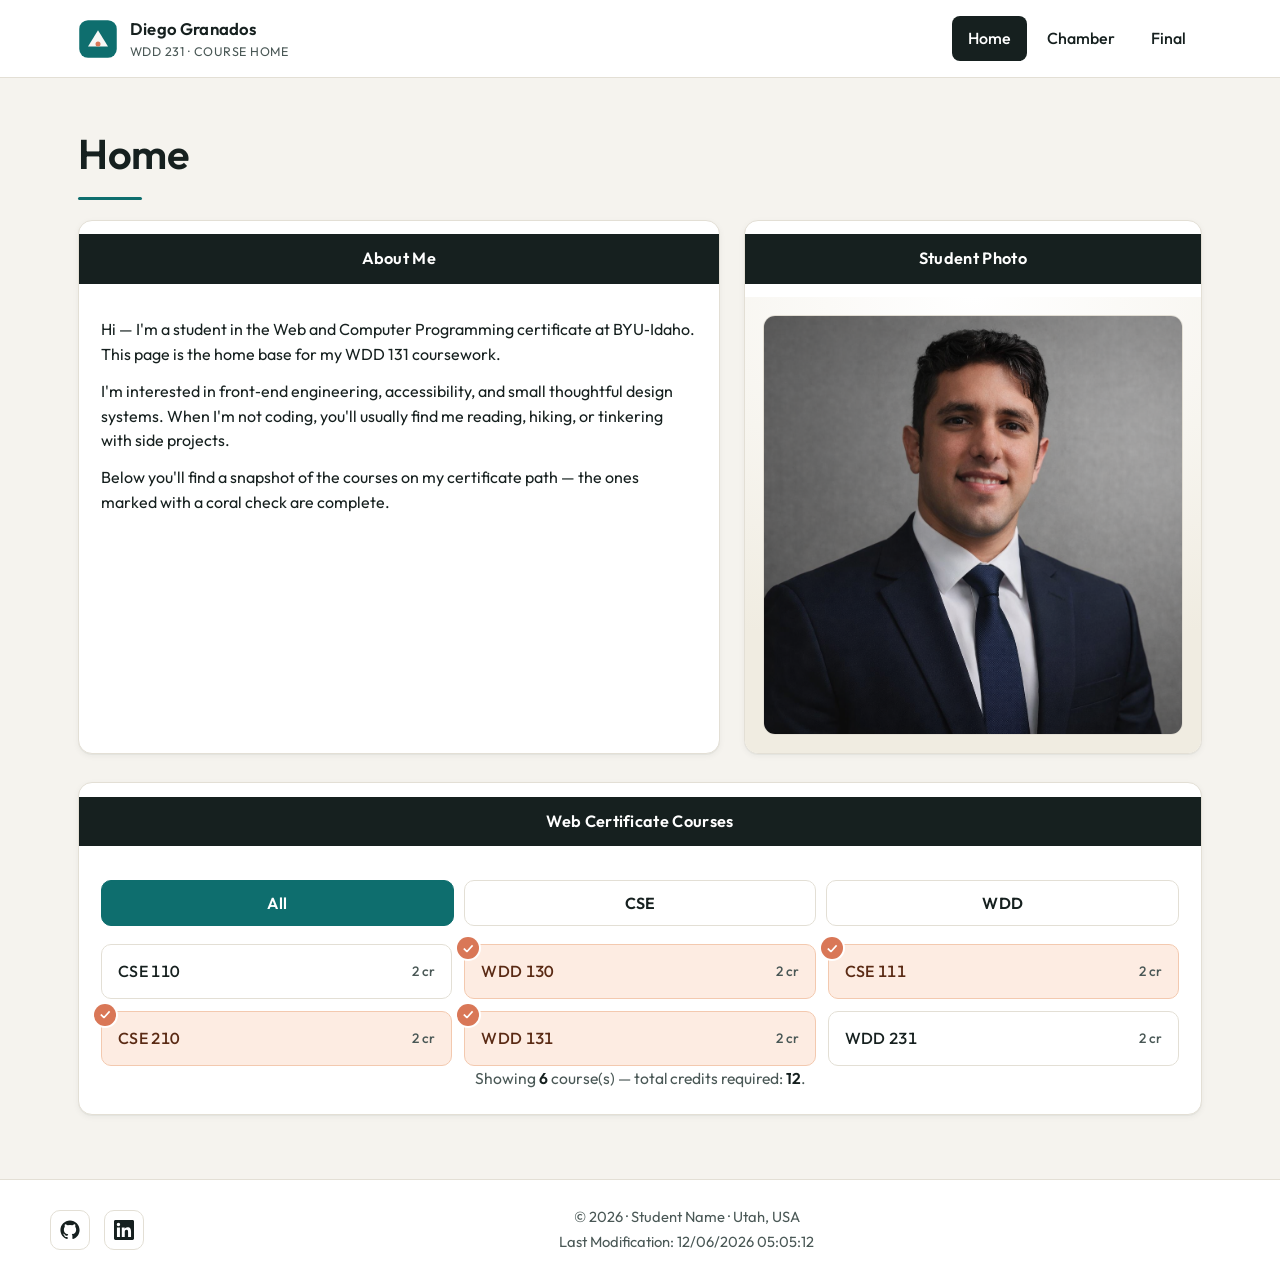
==== index.html @ 60e062e6 "Add HTML pages and scripts for the Santa Teresa Chamber of Commerce website, including index, direct" ====
<!DOCTYPE html>
<html lang="en">
<head>
    <meta charset="UTF-8">
    <meta name="viewport" content="width=device-width, initial-scale=1.0">
    <title>Home | WDD 131 — Dynamic Web Fundamentals</title>
    <meta name="description" content="WDD 131 student home page: about me, course progress for the Web and Computer Programming certificate, and links to my Chamber and Final projects.">
    <meta name="author" content="Student Name">
    <meta name="theme-color" content="#0e6e6e">

    <link rel="icon" type="image/svg+xml" href="images/logo.svg">

    <link rel="preconnect" href="https://fonts.googleapis.com">
    <link rel="preconnect" href="https://fonts.gstatic.com" crossorigin>
    <link rel="stylesheet" href="https://fonts.googleapis.com/css2?family=Outfit:wght@300;400;500;600;700&display=swap">

    <link rel="stylesheet" href="styles/main.css">
</head>
<body>
    <a class="skip-link" href="#main">Skip to main content</a>

    <header class="site-header">
        <div class="header-inner">
            <a class="brand" href="index.html" aria-label="Home">
                <img class="brand-logo" src="images/logo.svg" alt="" width="40" height="40">
                <span class="brand-name">
                    Diego Granados
                    <small>WDD 231 · Course Home</small>
                </span>
            </a>

            <button class="menu-toggle"
                    type="button"
                    aria-controls="primary-nav"
                    aria-expanded="false"
                    aria-label="Open navigation menu">
                <svg class="bars" width="22" height="22" viewBox="0 0 24 24" aria-hidden="true">
                    <path d="M3 6h18M3 12h18M3 18h18" fill="none" stroke="currentColor" stroke-width="2" stroke-linecap="round"/>
                </svg>
                <svg class="close" width="22" height="22" viewBox="0 0 24 24" aria-hidden="true">
                    <path d="M5 5l14 14M19 5L5 19" fill="none" stroke="currentColor" stroke-width="2" stroke-linecap="round"/>
                </svg>
            </button>

            <nav class="primary-nav" id="primary-nav" aria-label="Primary">
                <ul>
                    <li><a href="index.html" aria-current="page">Home</a></li>
                    <li><a href="chamber/index.html">Chamber</a></li>
                    <li><a href="final/index.html">Final</a></li>
                </ul>
            </nav>
        </div>
    </header>

    <main class="main" id="main">
        <h1 class="page-title">Home</h1>

        <div class="intro-grid">
            <section class="card about-card" aria-labelledby="about-heading">
                <h2 id="about-heading" class="card-head">About Me</h2>
                <div class="card-body">
                    <p>
                        Hi — I'm a student in the Web and Computer Programming certificate at
                        BYU‑Idaho. This page is the home base for my WDD 131 coursework.
                    </p>
                    <p>
                        I'm interested in front‑end engineering, accessibility, and small
                        thoughtful design systems. When I'm not coding, you'll usually find
                        me reading, hiking, or tinkering with side projects.
                    </p>
                    <p>
                        Below you'll find a snapshot of the courses on my certificate path —
                        the ones marked with a coral check are complete.
                    </p>
                </div>
            </section>

            <section class="card photo-card" aria-labelledby="photo-heading">
                <h2 id="photo-heading" class="card-head">Student Photo</h2>
                <div class="card-body">
                    <div class="photo-frame">
                        <img src="images/student-photo.png"
                             alt="Portrait placeholder for the student"
                             width="600" height="600"
                             loading="lazy" decoding="async">
                    </div>
                </div>
            </section>
        </div>

        <section class="card courses" aria-labelledby="courses-heading">
            <h2 id="courses-heading" class="card-head">Web Certificate Courses</h2>
            <div class="card-body">
                <div class="filter-bar" role="group" aria-label="Filter courses by subject">
                    <button class="filter-btn" type="button" data-filter="all" aria-pressed="true">All</button>
                    <button class="filter-btn" type="button" data-filter="cse" aria-pressed="false">CSE</button>
                    <button class="filter-btn" type="button" data-filter="wdd" aria-pressed="false">WDD</button>
                </div>

                <ul class="course-grid" id="course-list" aria-live="polite"></ul>

                <p class="credits-summary">
                    Showing <strong id="credits-count">0</strong> course(s) — total credits required:
                    <strong id="credits-total">0</strong>.
                </p>
            </div>
        </section>
    </main>

    <footer class="site-footer">
        <div class="footer-inner">
            <ul class="social" aria-label="Social media links">
                <li>
                    <a href="https://github.com/diegogranados-10" target="_blank" rel="noopener noreferrer" aria-label="GitHub profile">
                        <svg viewBox="0 0 24 24" aria-hidden="true"><path d="M12 .5C5.65.5.5 5.65.5 12c0 5.08 3.29 9.39 7.86 10.91.58.11.79-.25.79-.56 0-.28-.01-1.02-.02-2-3.2.69-3.87-1.54-3.87-1.54-.52-1.32-1.27-1.67-1.27-1.67-1.04-.71.08-.7.08-.7 1.15.08 1.76 1.18 1.76 1.18 1.02 1.75 2.69 1.25 3.34.95.1-.74.4-1.25.72-1.54-2.55-.29-5.24-1.28-5.24-5.69 0-1.26.45-2.29 1.18-3.1-.12-.29-.51-1.46.11-3.05 0 0 .97-.31 3.18 1.18a11 11 0 015.79 0c2.21-1.49 3.18-1.18 3.18-1.18.62 1.59.23 2.76.11 3.05.74.81 1.18 1.84 1.18 3.1 0 4.42-2.69 5.39-5.25 5.68.41.36.78 1.06.78 2.14 0 1.55-.01 2.79-.01 3.17 0 .31.21.68.8.56C20.21 21.39 23.5 17.08 23.5 12 23.5 5.65 18.35.5 12 .5z"/></svg>
                    </a>
                </li>
                <li>
                    <a href="https://www.linkedin.com/in/diego-granados-a3b480213/" target="_blank" rel="noopener noreferrer" aria-label="LinkedIn profile">
                        <svg viewBox="0 0 24 24" aria-hidden="true"><path d="M20.45 20.45h-3.55v-5.57c0-1.33-.03-3.04-1.85-3.04-1.85 0-2.13 1.45-2.13 2.94v5.67H9.36V9h3.41v1.56h.05c.47-.9 1.63-1.85 3.36-1.85 3.6 0 4.27 2.37 4.27 5.45v6.29zM5.34 7.43a2.06 2.06 0 11.01-4.13 2.06 2.06 0 01-.01 4.13zm1.78 13.02H3.56V9h3.56v11.45zM22.22 0H1.77C.79 0 0 .77 0 1.72v20.56C0 23.23.79 24 1.77 24h20.45C23.2 24 24 23.23 24 22.28V1.72C24 .77 23.2 0 22.22 0z"/></svg>
                    </a>
                </li>
            </ul>

            <div class="footer-meta">
                <p>&copy; <span id="copyright-year"></span> · Student Name · Utah, USA</p>
                <p id="lastModified">Last Modification:</p>
            </div>

            <div aria-hidden="true" style="width:1px;"></div>
        </div>
    </footer>

    <script type="module" src="scripts/main.js"></script>
</body>
</html>
---- styles/main.css ----
/* =========================================================
   WDD 131 — Course Home
   Palette: warm off-white, deep teal accent, coral highlight
   Type:    Outfit (Google Fonts)
   ========================================================= */

:root {
  --bg:        #f5f3ee;
  --surface:   #ffffff;
  --ink:       #16201f;
  --ink-soft:  #4a5856;
  --line:      #e3dfd5;
  --accent:    #0e6e6e;     /* deep teal */
  --accent-ink:#ffffff;
  --accent-2:  #d97757;     /* warm coral, completion mark */
  --accent-2-soft: #fdece2;
  --focus:     #b88600;
  --radius:    14px;
  --shadow-sm: 0 1px 0 rgba(22, 32, 31, 0.04), 0 2px 6px rgba(22, 32, 31, 0.05);
  --shadow-md: 0 6px 24px rgba(22, 32, 31, 0.08);
  --maxw:      1180px;
}

* { box-sizing: border-box; }

html { -webkit-text-size-adjust: 100%; }

body {
  margin: 0;
  font-family: "Outfit", system-ui, -apple-system, "Segoe UI", sans-serif;
  font-size: 16px;
  line-height: 1.55;
  color: var(--ink);
  background: var(--bg);
  -webkit-font-smoothing: antialiased;
}

img, svg { display: block; max-width: 100%; height: auto; }

a { color: var(--accent); text-decoration-thickness: 1px; text-underline-offset: 3px; }
a:hover { text-decoration-thickness: 2px; }

:focus-visible {
  outline: 2px solid var(--focus);
  outline-offset: 3px;
  border-radius: 6px;
}

/* ---------- Header ---------- */
.site-header {
  background: var(--surface);
  border-bottom: 1px solid var(--line);
  position: sticky;
  top: 0;
  z-index: 20;
}

.header-inner {
  max-width: var(--maxw);
  margin: 0 auto;
  padding: 14px 20px;
  display: flex;
  align-items: center;
  gap: 14px;
}

.brand {
  display: flex;
  align-items: center;
  gap: 12px;
  text-decoration: none;
  color: var(--ink);
}

.brand-logo {
  width: 40px;
  height: 40px;
  flex: 0 0 auto;
}

.brand-name {
  font-weight: 600;
  font-size: 1.05rem;
  letter-spacing: 0.01em;
}

.brand-name small {
  display: block;
  font-weight: 400;
  font-size: 0.78rem;
  color: var(--ink-soft);
  letter-spacing: 0.04em;
  text-transform: uppercase;
}

.menu-toggle {
  margin-left: auto;
  background: transparent;
  border: 1px solid var(--line);
  border-radius: 10px;
  width: 44px;
  height: 44px;
  display: inline-flex;
  align-items: center;
  justify-content: center;
  cursor: pointer;
  color: var(--ink);
  transition: background-color .15s ease, border-color .15s ease;
}

.menu-toggle:hover { background: var(--bg); border-color: #cdc7b9; }

.menu-toggle .bars,
.menu-toggle .close { display: block; }
.menu-toggle .close { display: none; }
.menu-toggle[aria-expanded="true"] .bars { display: none; }
.menu-toggle[aria-expanded="true"] .close { display: block; }

/* ---------- Nav ---------- */
.primary-nav {
  display: none;
  width: 100%;
  border-top: 1px solid var(--line);
}

.primary-nav.is-open { display: block; }

.primary-nav ul {
  list-style: none;
  margin: 0;
  padding: 0;
}

.primary-nav a {
  display: block;
  padding: 14px 22px;
  font-weight: 500;
  color: var(--ink);
  text-decoration: none;
  border-bottom: 1px solid var(--line);
  transition: background-color .15s ease, color .15s ease;
}

.primary-nav a:hover {
  background: var(--bg);
  color: var(--accent);
}

.primary-nav a[aria-current="page"] {
  background: var(--ink);
  color: var(--accent-ink);
  border-bottom-color: var(--ink);
}

/* ---------- Layout ---------- */
.main {
  max-width: var(--maxw);
  margin: 0 auto;
  padding: 28px 20px 56px;
}

.page-title {
  font-size: clamp(1.9rem, 1.5rem + 1.5vw, 2.6rem);
  font-weight: 600;
  letter-spacing: -0.01em;
  margin: 8px 0 20px;
}

.page-title::after {
  content: "";
  display: block;
  width: 64px;
  height: 3px;
  background: var(--accent);
  margin-top: 10px;
  border-radius: 2px;
}

/* Two-column grid for About / Photo on wider screens */
.intro-grid {
  display: grid;
  grid-template-columns: 1fr;
  gap: 20px;
  margin-bottom: 28px;
}

.card {
  background: var(--surface);
  border: 1px solid var(--line);
  border-radius: var(--radius);
  box-shadow: var(--shadow-sm);
  overflow: hidden;
}

.card-head {
  background: var(--ink);
  color: var(--accent-ink);
  padding: 12px 18px;
  font-size: 1.02rem;
  font-weight: 600;
  letter-spacing: 0.02em;
  text-align: center;
}

.card-body {
  padding: 20px 22px;
  color: var(--ink);
}

.card-body p { margin: 0 0 12px; }
.card-body p:last-child { margin-bottom: 0; }

.photo-card .card-body {
  padding: 18px;
  display: flex;
  align-items: center;
  justify-content: center;
  background:
    radial-gradient(120% 80% at 50% 0%, #ffffff 0%, #f0ece1 100%);
}

.photo-frame {
  width: 100%;
  max-width: 420px;
  aspect-ratio: 1 / 1;
  border-radius: 12px;
  overflow: hidden;
  background: #e7e4dc;
  border: 1px solid var(--line);
}

.photo-frame img { width: 100%; height: 100%; object-fit: cover; }

/* ---------- Courses ---------- */
.courses .card-body { padding: 20px 22px 24px; }

.filter-bar {
  display: flex;
  flex-wrap: wrap;
  gap: 10px;
  margin-bottom: 18px;
}

.filter-btn {
  flex: 1 1 80px;
  min-height: 44px;
  padding: 10px 16px;
  background: var(--surface);
  color: var(--ink);
  border: 1px solid var(--line);
  border-radius: 10px;
  font: inherit;
  font-weight: 600;
  letter-spacing: 0.02em;
  cursor: pointer;
  transition: background-color .15s ease, color .15s ease, border-color .15s ease, transform .05s ease;
}

.filter-btn:hover {
  background: var(--bg);
  border-color: #cdc7b9;
}

.filter-btn[aria-pressed="true"] {
  background: var(--accent);
  color: var(--accent-ink);
  border-color: var(--accent);
}

.filter-btn:active { transform: translateY(1px); }

.course-grid {
  list-style: none;
  margin: 0;
  padding: 0;
  display: grid;
  grid-template-columns: 1fr;
  gap: 12px;
}

.course-card {
  position: relative;
  display: flex;
  align-items: center;
  justify-content: space-between;
  gap: 14px;
  padding: 14px 16px;
  background: var(--surface);
  border: 1px solid var(--line);
  border-radius: 10px;
  font-weight: 500;
  color: var(--ink);
}

.course-card .course-code {
  font-variant-numeric: tabular-nums;
  letter-spacing: 0.02em;
}

.course-card .course-credits {
  font-size: 0.85rem;
  color: var(--ink-soft);
  font-weight: 500;
}

.course-card.is-completed {
  background: var(--accent-2-soft);
  border-color: #f3c9af;
  color: #5a2a14;
}

.course-card.is-completed::before {
  content: "✓";
  position: absolute;
  top: -8px;
  left: -8px;
  width: 22px;
  height: 22px;
  border-radius: 50%;
  background: var(--accent-2);
  color: #fff;
  font-size: 0.78rem;
  font-weight: 700;
  display: flex;
  align-items: center;
  justify-content: center;
  box-shadow: 0 0 0 2px var(--surface);
}

.course-card .sr-only { /* fallback */ }

.credits-summary {
  text-align: center;
  margin: 32px 0 0;
  font-size: 0.98rem;
  color: var(--ink-soft);
}

.credits-summary strong {
  color: var(--ink);
  font-weight: 600;
}

/* ---------- Footer ---------- */
.site-footer {
  border-top: 1px solid var(--line);
  background: var(--surface);
  padding: 24px 20px 28px;
}

.footer-inner {
  max-width: var(--maxw);
  margin: 0 auto;
  display: flex;
  flex-direction: column;
  align-items: center;
  gap: 14px;
  text-align: center;
}

.social {
  display: flex;
  gap: 14px;
  list-style: none;
  padding: 0;
  margin: 0;
}

.social a {
  width: 40px;
  height: 40px;
  display: inline-flex;
  align-items: center;
  justify-content: center;
  border-radius: 10px;
  border: 1px solid var(--line);
  color: var(--ink);
  background: var(--surface);
  transition: background-color .15s ease, color .15s ease, border-color .15s ease;
}

.social a:hover {
  background: var(--accent);
  color: var(--accent-ink);
  border-color: var(--accent);
}

.social svg { width: 20px; height: 20px; fill: currentColor; }

.footer-meta { color: var(--ink-soft); font-size: 0.92rem; }
.footer-meta p { margin: 2px 0; }

/* Skip link */
.skip-link {
  position: absolute;
  left: -9999px;
  top: auto;
  background: var(--ink);
  color: var(--accent-ink);
  padding: 10px 14px;
  border-radius: 8px;
}
.skip-link:focus { left: 16px; top: 12px; z-index: 30; }

/* Visually hidden helper */
.visually-hidden {
  position: absolute !important;
  width: 1px; height: 1px; padding: 0; margin: -1px;
  overflow: hidden; clip: rect(0,0,0,0); white-space: nowrap; border: 0;
}

/* =========================================================
   Medium screens (>= 640px)
   ========================================================= */
@media (min-width: 640px) {
  .course-grid {
    grid-template-columns: repeat(2, 1fr);
  }
  .filter-bar { flex-wrap: nowrap; }
}

/* =========================================================
   Large screens (>= 880px) — horizontal nav, two-column intro
   ========================================================= */
@media (min-width: 880px) {
  .menu-toggle { display: none; }

  .header-inner { padding: 16px 28px; }

  .primary-nav {
    display: block;
    width: auto;
    margin-left: auto;
    border-top: none;
  }

  .primary-nav ul {
    display: flex;
    gap: 4px;
  }

  .primary-nav a {
    border-bottom: none;
    padding: 10px 16px;
    border-radius: 8px;
  }

  .primary-nav a[aria-current="page"] {
    background: var(--ink);
    color: var(--accent-ink);
  }

  .main { padding: 36px 28px 64px; }

  .intro-grid {
    grid-template-columns: 1.4fr 1fr;
    gap: 24px;
  }

  .course-grid {
    grid-template-columns: repeat(3, 1fr);
  }

  .footer-inner {
    flex-direction: row;
    justify-content: space-between;
    text-align: left;
  }
  .footer-inner .footer-meta { text-align: center; }
}

/* Reduced motion */
@media (prefers-reduced-motion: reduce) {
  * { transition: none !important; animation: none !important; }
}
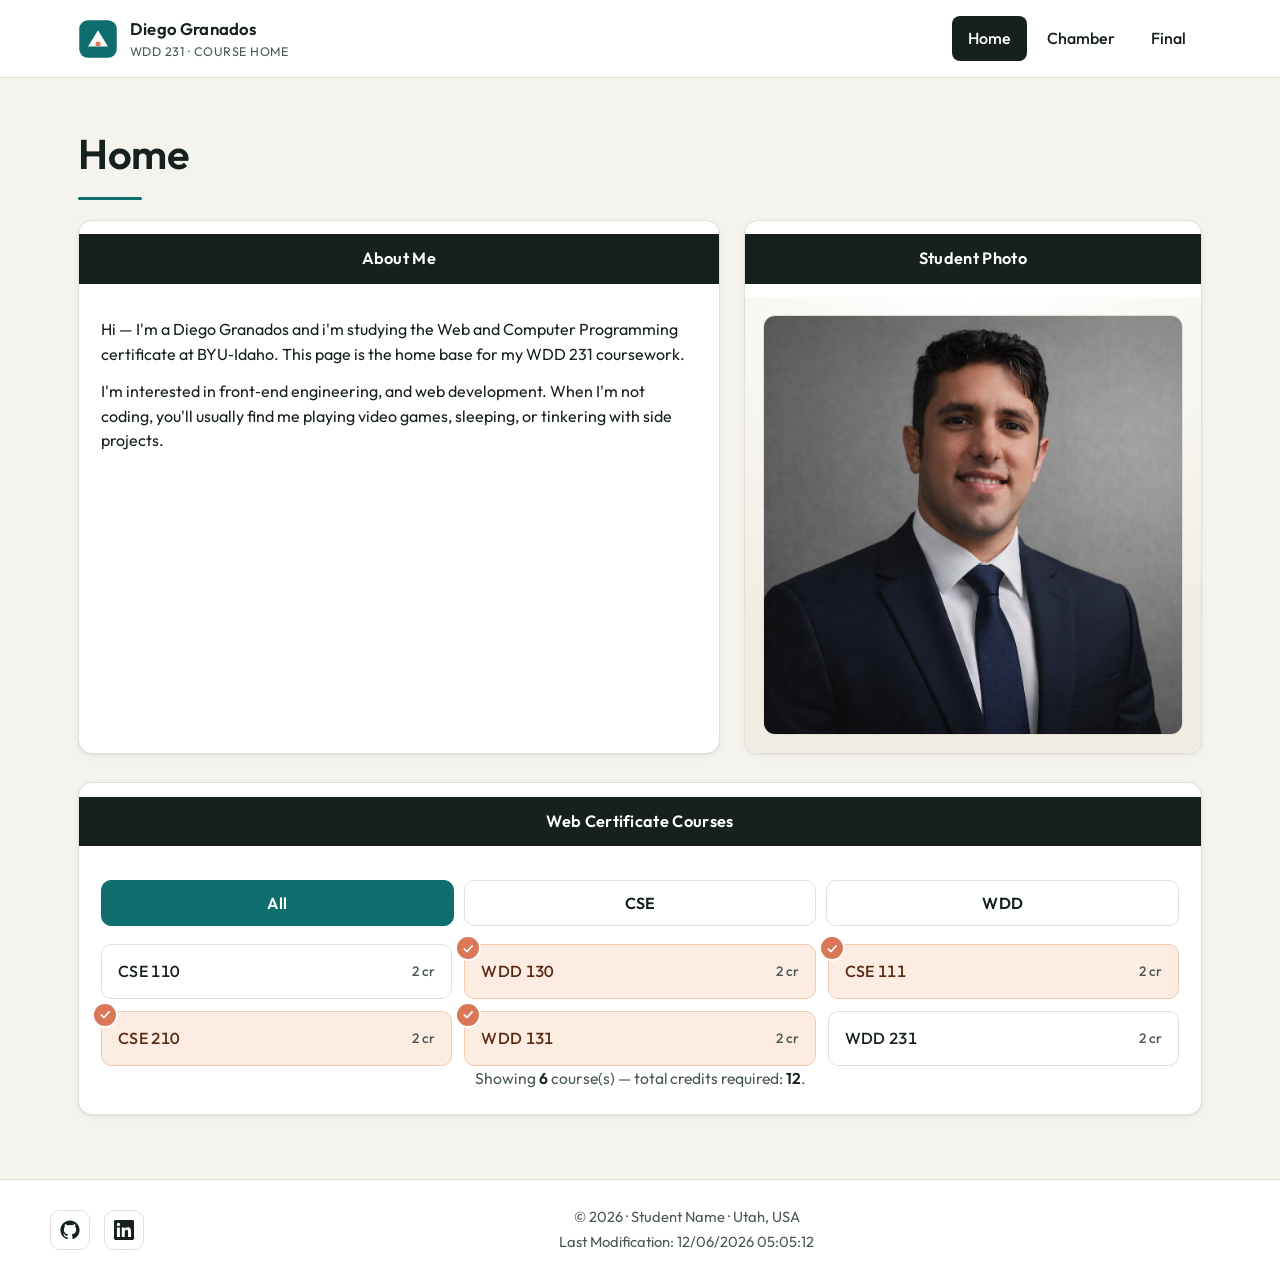
==== commit 16f75240: "Update title in index.html to reflect course change from WDD 131 to WDD 231 — Web Frontend Developme" ====
--- a/index.html
+++ b/index.html
@@ -3,9 +3,9 @@
 <head>
     <meta charset="UTF-8">
     <meta name="viewport" content="width=device-width, initial-scale=1.0">
-    <title>Home | WDD 131 — Dynamic Web Fundamentals</title>
-    <meta name="description" content="WDD 131 student home page: about me, course progress for the Web and Computer Programming certificate, and links to my Chamber and Final projects.">
-    <meta name="author" content="Student Name">
+    <title>Home | WDD 231 — Web Frontend Development I</title>
+    <meta name="description" content="WDD 231 student home page: about me, course progress for the Web and Computer Programming certificate, and links to my Chamber and Final projects.">
+    <meta name="author" content="Diego Granados">
     <meta name="theme-color" content="#0e6e6e">
 
     <link rel="icon" type="image/svg+xml" href="images/logo.svg">
@@ -60,17 +60,12 @@
                 <h2 id="about-heading" class="card-head">About Me</h2>
                 <div class="card-body">
                     <p>
-                        Hi — I'm a student in the Web and Computer Programming certificate at
-                        BYU‑Idaho. This page is the home base for my WDD 131 coursework.
+                        Hi — I'm a Diego Granados and i'm studying the Web and Computer Programming certificate at
+                        BYU‑Idaho. This page is the home base for my WDD 231 coursework.
                     </p>
                     <p>
-                        I'm interested in front‑end engineering, accessibility, and small
-                        thoughtful design systems. When I'm not coding, you'll usually find
-                        me reading, hiking, or tinkering with side projects.
-                    </p>
-                    <p>
-                        Below you'll find a snapshot of the courses on my certificate path —
-                        the ones marked with a coral check are complete.
+                        I'm interested in front‑end engineering, and web development. When I'm not coding, you'll usually find
+                        me playing video games, sleeping, or tinkering with side projects.
                     </p>
                 </div>
             </section>
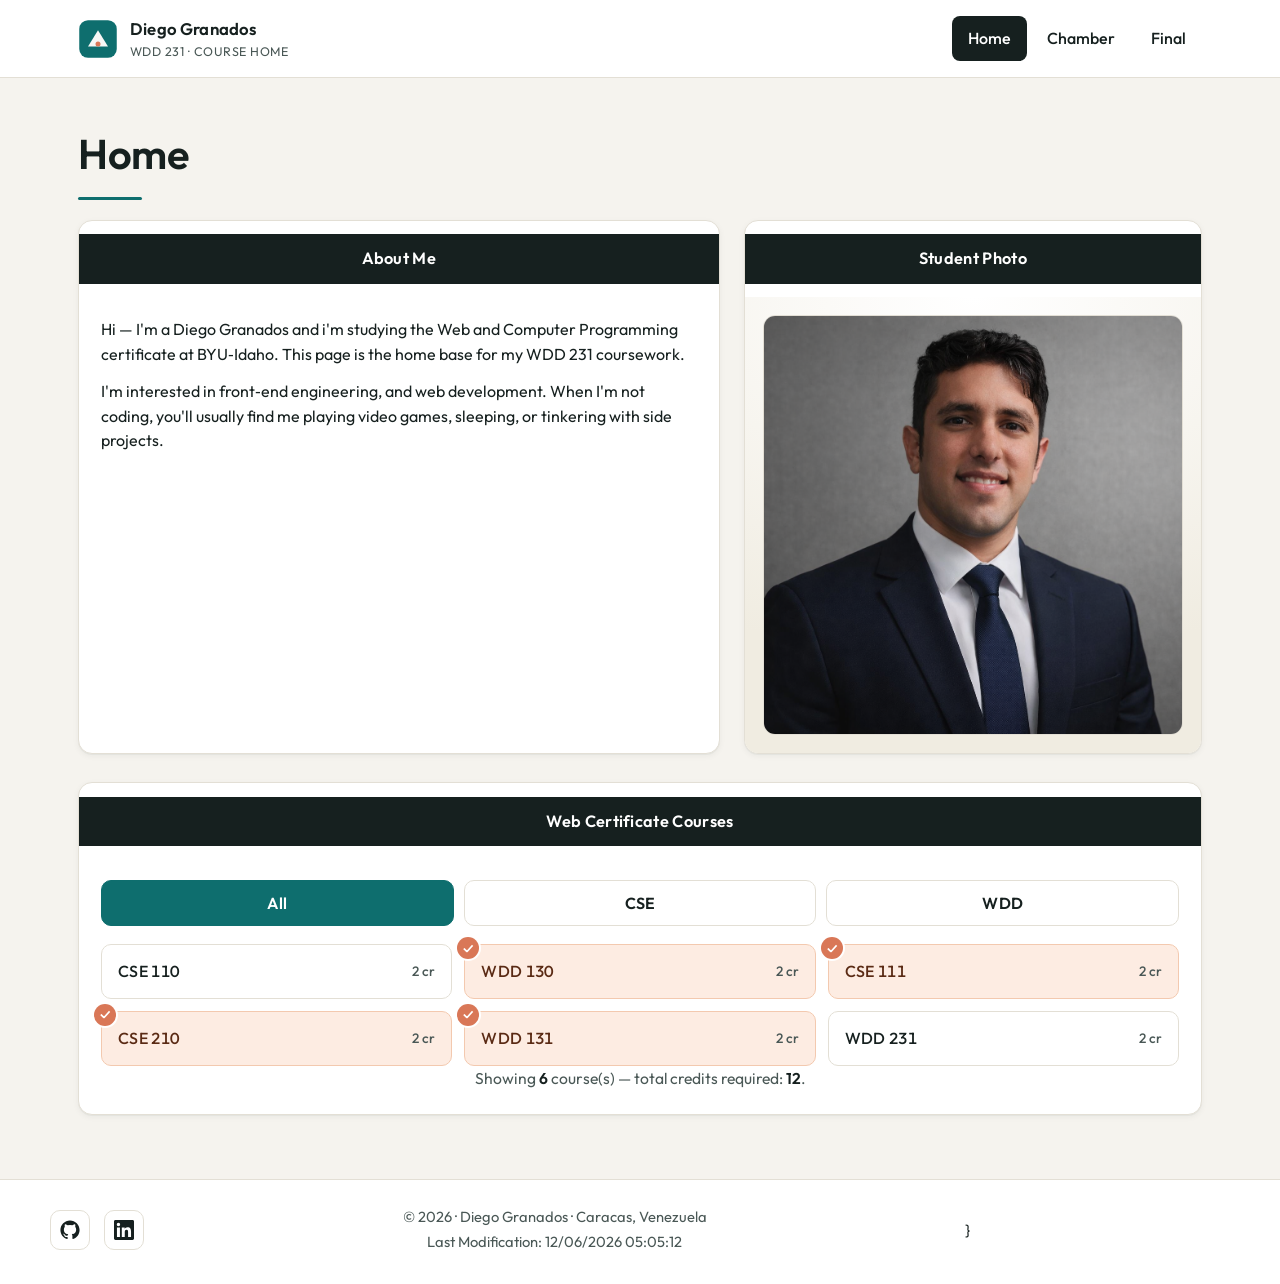
==== commit 514ec338: "Update footer in index.html to reflect new author name and location." ====
--- a/index.html
+++ b/index.html
@@ -118,10 +118,10 @@
             </ul>
 
             <div class="footer-meta">
-                <p>&copy; <span id="copyright-year"></span> · Student Name · Utah, USA</p>
+                <p>&copy; <span id="copyright-year"></span> · Diego Granados · Caracas, Venezuela</p>
                 <p id="lastModified">Last Modification:</p>
             </div>
-
+        }
             <div aria-hidden="true" style="width:1px;"></div>
         </div>
     </footer>
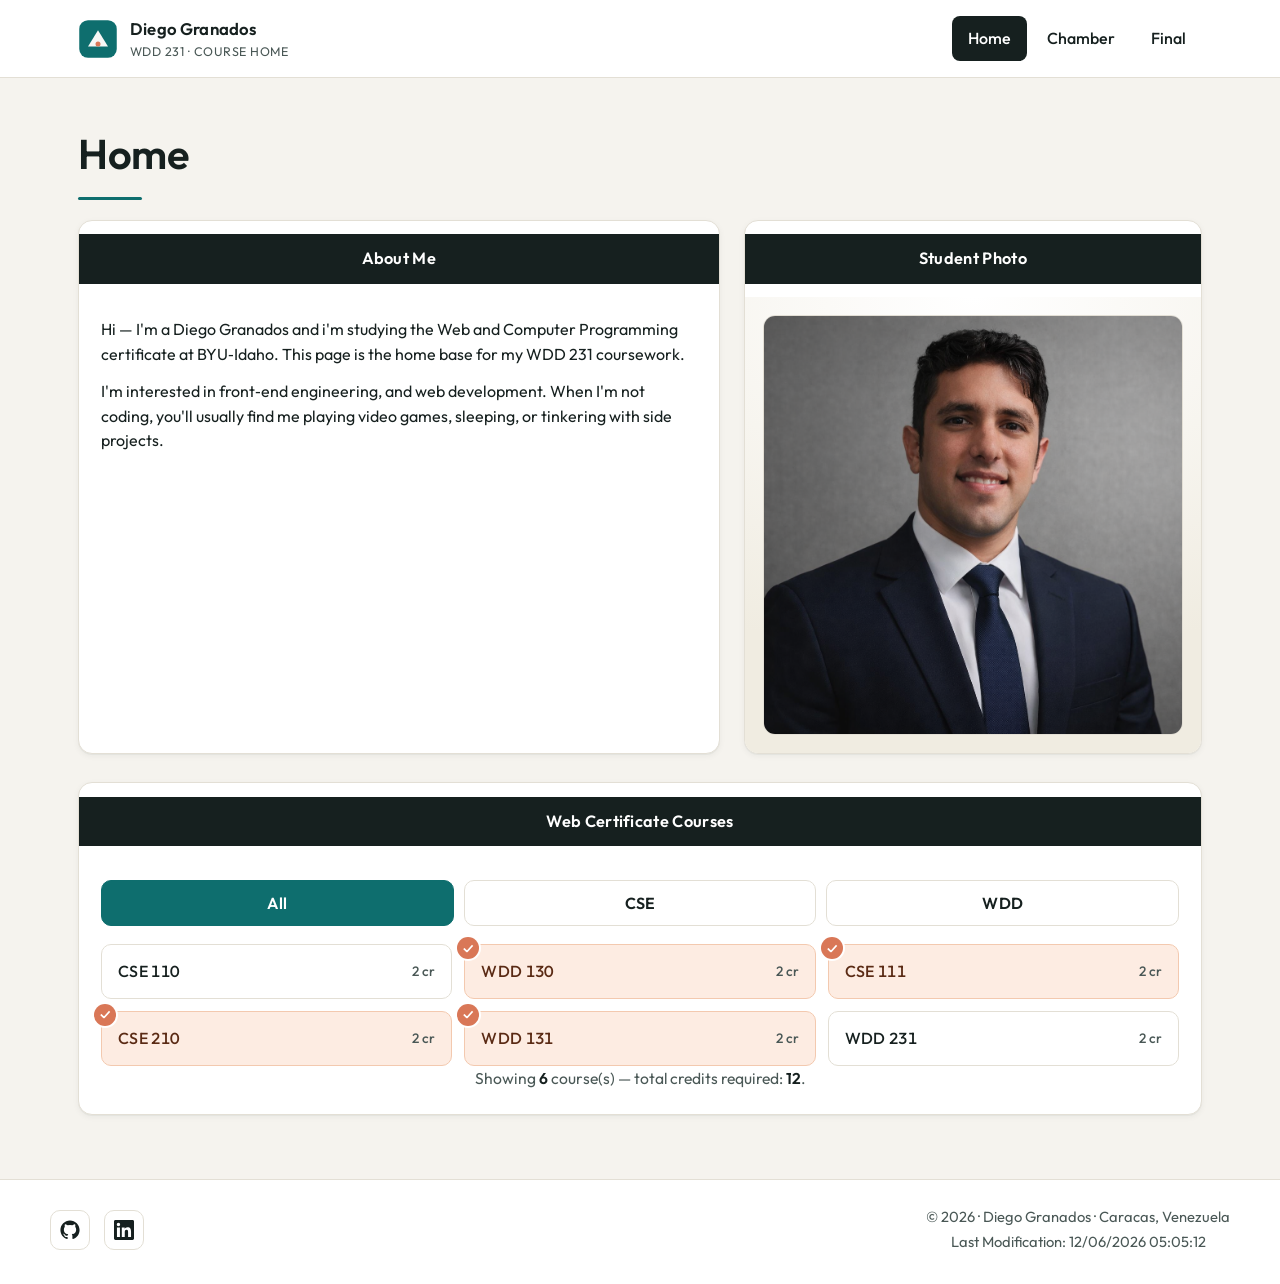
==== commit c9550ba5: "Split the course home stylesheet into small.css and larger.css so media queries live in the larger f" ====
--- a/index.html
+++ b/index.html
@@ -14,7 +14,9 @@
     <link rel="preconnect" href="https://fonts.gstatic.com" crossorigin>
     <link rel="stylesheet" href="https://fonts.googleapis.com/css2?family=Outfit:wght@300;400;500;600;700&display=swap">
 
-    <link rel="stylesheet" href="styles/main.css">
+    <link rel="stylesheet" href="styles/normalize.css">
+    <link rel="stylesheet" href="styles/small.css">
+    <link rel="stylesheet" href="styles/larger.css">
 </head>
 <body>
     <a class="skip-link" href="#main">Skip to main content</a>
@@ -121,8 +123,6 @@
                 <p>&copy; <span id="copyright-year"></span> · Diego Granados · Caracas, Venezuela</p>
                 <p id="lastModified">Last Modification:</p>
             </div>
-        }
-            <div aria-hidden="true" style="width:1px;"></div>
         </div>
     </footer>
 
--- a/styles/small.css
+++ b/styles/small.css
@@ -0,0 +1,412 @@
+/* =========================================================
+   WDD 231 — Course Home (small.css)
+   Base layout for every width from 320px up.
+   Wider layouts are in larger.css.
+   Palette: warm off-white, deep teal accent, coral highlight
+   Type:    Outfit (Google Fonts)
+   ========================================================= */
+
+:root {
+  --bg:        #f5f3ee;
+  --surface:   #ffffff;
+  --ink:       #16201f;
+  --ink-soft:  #4a5856;
+  --line:      #e3dfd5;
+  --accent:    #0e6e6e;     /* deep teal */
+  --accent-ink:#ffffff;
+  --accent-2:  #d97757;     /* warm coral, completion mark */
+  --accent-2-soft: #fdece2;
+  --focus:     #b88600;
+  --radius:    14px;
+  --shadow-sm: 0 1px 0 rgba(22, 32, 31, 0.04), 0 2px 6px rgba(22, 32, 31, 0.05);
+  --shadow-md: 0 6px 24px rgba(22, 32, 31, 0.08);
+  --maxw:      1180px;
+}
+
+* { box-sizing: border-box; }
+
+html { -webkit-text-size-adjust: 100%; }
+
+body {
+  margin: 0;
+  font-family: "Outfit", system-ui, -apple-system, "Segoe UI", sans-serif;
+  font-size: 16px;
+  line-height: 1.55;
+  color: var(--ink);
+  background: var(--bg);
+  -webkit-font-smoothing: antialiased;
+}
+
+img, svg { display: block; max-width: 100%; height: auto; }
+
+a { color: var(--accent); text-decoration-thickness: 1px; text-underline-offset: 3px; }
+a:hover { text-decoration-thickness: 2px; }
+
+:focus-visible {
+  outline: 2px solid var(--focus);
+  outline-offset: 3px;
+  border-radius: 6px;
+}
+
+/* ---------- Header ---------- */
+.site-header {
+  background: var(--surface);
+  border-bottom: 1px solid var(--line);
+  position: sticky;
+  top: 0;
+  z-index: 20;
+}
+
+.header-inner {
+  max-width: var(--maxw);
+  margin: 0 auto;
+  padding: 14px 20px;
+  display: flex;
+  align-items: center;
+  gap: 14px;
+}
+
+.brand {
+  display: flex;
+  align-items: center;
+  gap: 12px;
+  text-decoration: none;
+  color: var(--ink);
+}
+
+.brand-logo {
+  width: 40px;
+  height: 40px;
+  flex: 0 0 auto;
+}
+
+.brand-name {
+  font-weight: 600;
+  font-size: 1.05rem;
+  letter-spacing: 0.01em;
+}
+
+.brand-name small {
+  display: block;
+  font-weight: 400;
+  font-size: 0.78rem;
+  color: var(--ink-soft);
+  letter-spacing: 0.04em;
+  text-transform: uppercase;
+}
+
+.menu-toggle {
+  margin-left: auto;
+  background: transparent;
+  border: 1px solid var(--line);
+  border-radius: 10px;
+  width: 44px;
+  height: 44px;
+  display: inline-flex;
+  align-items: center;
+  justify-content: center;
+  cursor: pointer;
+  color: var(--ink);
+  transition: background-color .15s ease, border-color .15s ease;
+}
+
+.menu-toggle:hover { background: var(--bg); border-color: #cdc7b9; }
+
+.menu-toggle .bars,
+.menu-toggle .close { display: block; }
+.menu-toggle .close { display: none; }
+.menu-toggle[aria-expanded="true"] .bars { display: none; }
+.menu-toggle[aria-expanded="true"] .close { display: block; }
+
+/* ---------- Nav ---------- */
+.primary-nav {
+  display: none;
+  width: 100%;
+  border-top: 1px solid var(--line);
+}
+
+.primary-nav.is-open { display: block; }
+
+.primary-nav ul {
+  list-style: none;
+  margin: 0;
+  padding: 0;
+}
+
+.primary-nav a {
+  display: block;
+  padding: 14px 22px;
+  font-weight: 500;
+  color: var(--ink);
+  text-decoration: none;
+  border-bottom: 1px solid var(--line);
+  transition: background-color .15s ease, color .15s ease;
+}
+
+.primary-nav a:hover {
+  background: var(--bg);
+  color: var(--accent);
+}
+
+.primary-nav a[aria-current="page"] {
+  background: var(--ink);
+  color: var(--accent-ink);
+  border-bottom-color: var(--ink);
+}
+
+/* ---------- Layout ---------- */
+.main {
+  max-width: var(--maxw);
+  margin: 0 auto;
+  padding: 28px 20px 56px;
+}
+
+.page-title {
+  font-size: clamp(1.9rem, 1.5rem + 1.5vw, 2.6rem);
+  font-weight: 600;
+  letter-spacing: -0.01em;
+  margin: 8px 0 20px;
+}
+
+.page-title::after {
+  content: "";
+  display: block;
+  width: 64px;
+  height: 3px;
+  background: var(--accent);
+  margin-top: 10px;
+  border-radius: 2px;
+}
+
+/* Two-column grid for About / Photo on wider screens */
+.intro-grid {
+  display: grid;
+  grid-template-columns: 1fr;
+  gap: 20px;
+  margin-bottom: 28px;
+}
+
+.card {
+  background: var(--surface);
+  border: 1px solid var(--line);
+  border-radius: var(--radius);
+  box-shadow: var(--shadow-sm);
+  overflow: hidden;
+}
+
+.card-head {
+  background: var(--ink);
+  color: var(--accent-ink);
+  padding: 12px 18px;
+  font-size: 1.02rem;
+  font-weight: 600;
+  letter-spacing: 0.02em;
+  text-align: center;
+}
+
+.card-body {
+  padding: 20px 22px;
+  color: var(--ink);
+}
+
+.card-body p { margin: 0 0 12px; }
+.card-body p:last-child { margin-bottom: 0; }
+
+.photo-card .card-body {
+  padding: 18px;
+  display: flex;
+  align-items: center;
+  justify-content: center;
+  background:
+    radial-gradient(120% 80% at 50% 0%, #ffffff 0%, #f0ece1 100%);
+}
+
+.photo-frame {
+  width: 100%;
+  max-width: 420px;
+  aspect-ratio: 1 / 1;
+  border-radius: 12px;
+  overflow: hidden;
+  background: #e7e4dc;
+  border: 1px solid var(--line);
+}
+
+.photo-frame img { width: 100%; height: 100%; object-fit: cover; }
+
+/* ---------- Courses ---------- */
+.courses .card-body { padding: 20px 22px 24px; }
+
+.filter-bar {
+  display: flex;
+  flex-wrap: wrap;
+  gap: 10px;
+  margin-bottom: 18px;
+}
+
+.filter-btn {
+  flex: 1 1 80px;
+  min-height: 44px;
+  padding: 10px 16px;
+  background: var(--surface);
+  color: var(--ink);
+  border: 1px solid var(--line);
+  border-radius: 10px;
+  font: inherit;
+  font-weight: 600;
+  letter-spacing: 0.02em;
+  cursor: pointer;
+  transition: background-color .15s ease, color .15s ease, border-color .15s ease, transform .05s ease;
+}
+
+.filter-btn:hover {
+  background: var(--bg);
+  border-color: #cdc7b9;
+}
+
+.filter-btn[aria-pressed="true"] {
+  background: var(--accent);
+  color: var(--accent-ink);
+  border-color: var(--accent);
+}
+
+.filter-btn:active { transform: translateY(1px); }
+
+.course-grid {
+  list-style: none;
+  margin: 0;
+  padding: 0;
+  display: grid;
+  grid-template-columns: 1fr;
+  gap: 12px;
+}
+
+.course-card {
+  position: relative;
+  display: flex;
+  align-items: center;
+  justify-content: space-between;
+  gap: 14px;
+  padding: 14px 16px;
+  background: var(--surface);
+  border: 1px solid var(--line);
+  border-radius: 10px;
+  font-weight: 500;
+  color: var(--ink);
+}
+
+.course-card .course-code {
+  font-variant-numeric: tabular-nums;
+  letter-spacing: 0.02em;
+}
+
+.course-card .course-credits {
+  font-size: 0.85rem;
+  color: var(--ink-soft);
+  font-weight: 500;
+}
+
+.course-card.is-completed {
+  background: var(--accent-2-soft);
+  border-color: #f3c9af;
+  color: #5a2a14;
+}
+
+.course-card.is-completed::before {
+  content: "✓";
+  position: absolute;
+  top: -8px;
+  left: -8px;
+  width: 22px;
+  height: 22px;
+  border-radius: 50%;
+  background: var(--accent-2);
+  color: #fff;
+  font-size: 0.78rem;
+  font-weight: 700;
+  display: flex;
+  align-items: center;
+  justify-content: center;
+  box-shadow: 0 0 0 2px var(--surface);
+}
+
+.course-card .sr-only { /* fallback */ }
+
+.credits-summary {
+  text-align: center;
+  margin: 32px 0 0;
+  font-size: 0.98rem;
+  color: var(--ink-soft);
+}
+
+.credits-summary strong {
+  color: var(--ink);
+  font-weight: 600;
+}
+
+/* ---------- Footer ---------- */
+.site-footer {
+  border-top: 1px solid var(--line);
+  background: var(--surface);
+  padding: 24px 20px 28px;
+}
+
+.footer-inner {
+  max-width: var(--maxw);
+  margin: 0 auto;
+  display: flex;
+  flex-direction: column;
+  align-items: center;
+  gap: 14px;
+  text-align: center;
+}
+
+.social {
+  display: flex;
+  gap: 14px;
+  list-style: none;
+  padding: 0;
+  margin: 0;
+}
+
+.social a {
+  width: 40px;
+  height: 40px;
+  display: inline-flex;
+  align-items: center;
+  justify-content: center;
+  border-radius: 10px;
+  border: 1px solid var(--line);
+  color: var(--ink);
+  background: var(--surface);
+  transition: background-color .15s ease, color .15s ease, border-color .15s ease;
+}
+
+.social a:hover {
+  background: var(--accent);
+  color: var(--accent-ink);
+  border-color: var(--accent);
+}
+
+.social svg { width: 20px; height: 20px; fill: currentColor; }
+
+.footer-meta { color: var(--ink-soft); font-size: 0.92rem; }
+.footer-meta p { margin: 2px 0; }
+
+/* Skip link */
+.skip-link {
+  position: absolute;
+  left: -9999px;
+  top: auto;
+  background: var(--ink);
+  color: var(--accent-ink);
+  padding: 10px 14px;
+  border-radius: 8px;
+}
+.skip-link:focus { left: 16px; top: 12px; z-index: 30; }
+
+/* Visually hidden helper */
+.visually-hidden {
+  position: absolute !important;
+  width: 1px; height: 1px; padding: 0; margin: -1px;
+  overflow: hidden; clip: rect(0,0,0,0); white-space: nowrap; border: 0;
+}
--- a/styles/larger.css
+++ b/styles/larger.css
@@ -0,0 +1,70 @@
+/* =========================================================
+   WDD 231 — Course Home
+   Wider layouts. Base styles live in small.css and apply
+   from 320px upward. These queries only add layout.
+   ========================================================= */
+
+/* =========================================================
+   Medium screens (>= 640px)
+   ========================================================= */
+@media (min-width: 640px) {
+  .course-grid {
+    grid-template-columns: repeat(2, 1fr);
+  }
+  .filter-bar { flex-wrap: nowrap; }
+}
+
+/* =========================================================
+   Large screens (>= 880px) — horizontal nav, two-column intro
+   ========================================================= */
+@media (min-width: 880px) {
+  .menu-toggle { display: none; }
+
+  .header-inner { padding: 16px 28px; }
+
+  .primary-nav {
+    display: block;
+    width: auto;
+    margin-left: auto;
+    border-top: none;
+  }
+
+  .primary-nav ul {
+    display: flex;
+    gap: 4px;
+  }
+
+  .primary-nav a {
+    border-bottom: none;
+    padding: 10px 16px;
+    border-radius: 8px;
+  }
+
+  .primary-nav a[aria-current="page"] {
+    background: var(--ink);
+    color: var(--accent-ink);
+  }
+
+  .main { padding: 36px 28px 64px; }
+
+  .intro-grid {
+    grid-template-columns: 1.4fr 1fr;
+    gap: 24px;
+  }
+
+  .course-grid {
+    grid-template-columns: repeat(3, 1fr);
+  }
+
+  .footer-inner {
+    flex-direction: row;
+    justify-content: space-between;
+    text-align: left;
+  }
+  .footer-inner .footer-meta { text-align: center; }
+}
+
+/* Reduced motion */
+@media (prefers-reduced-motion: reduce) {
+  * { transition: none !important; animation: none !important; }
+}
